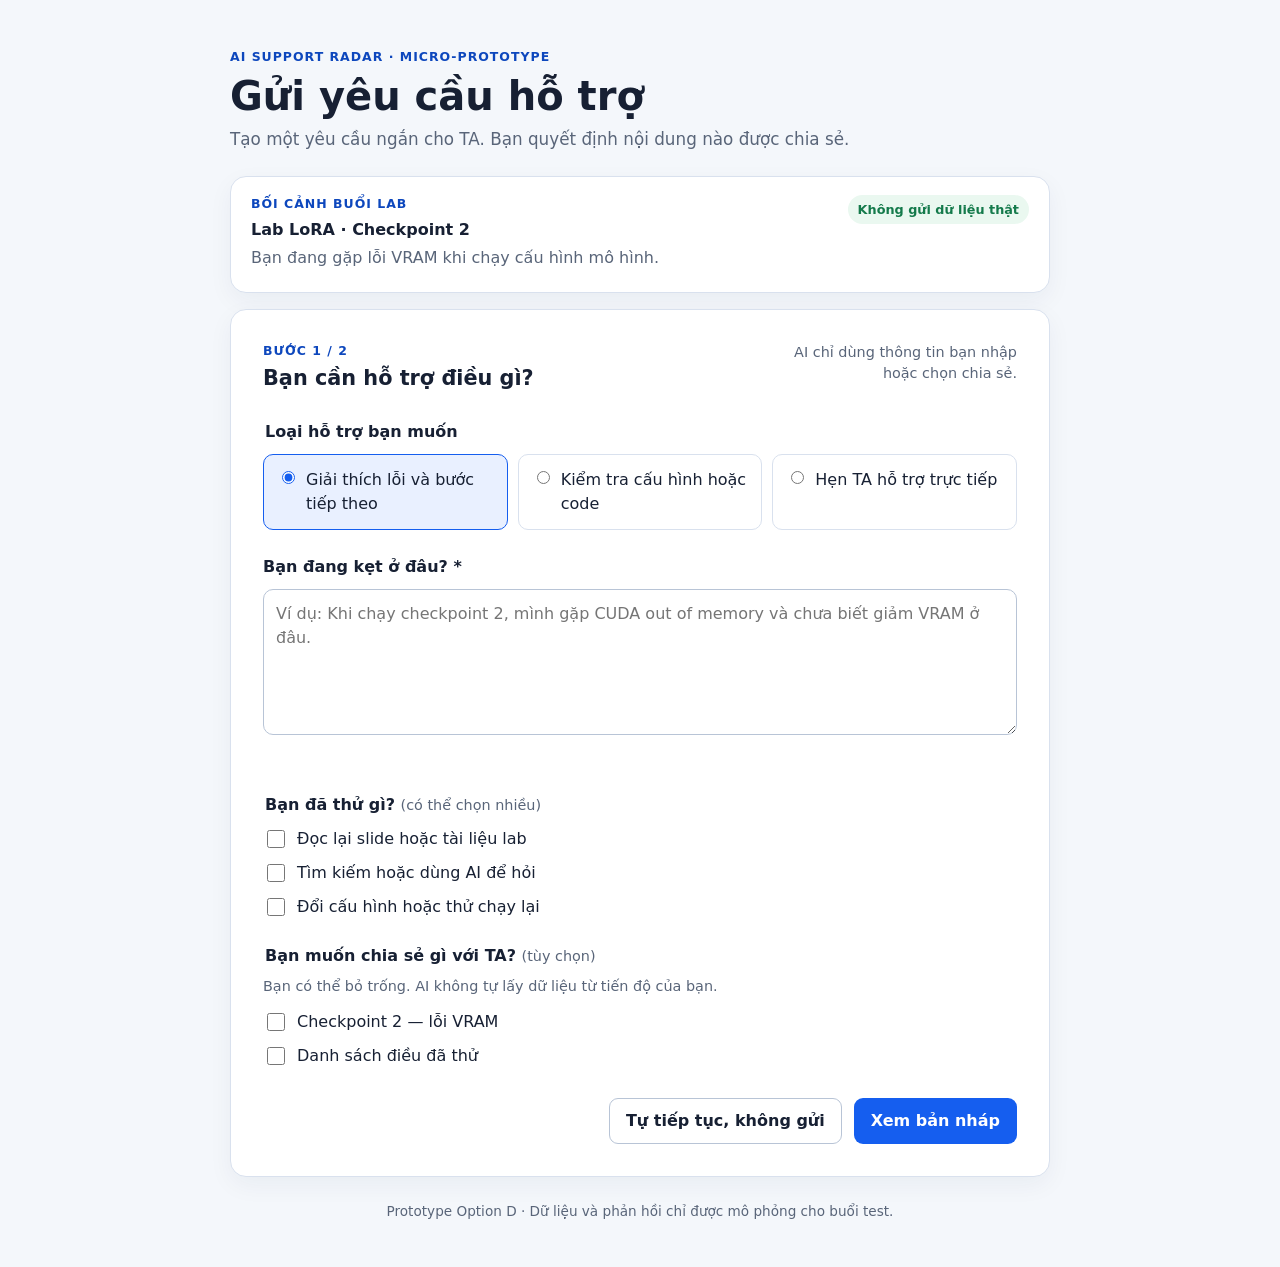
==== day18-work/prototypes/prototype-option-d/index.html @ 23373aea "feat: chuyển prototype d vào thư mục" ====
<!doctype html>
<html lang="vi">
<head>
  <meta charset="UTF-8" />
  <meta name="viewport" content="width=device-width, initial-scale=1.0" />
  <meta name="description" content="Micro-prototype cho Option D: learner chủ động tạo yêu cầu hỗ trợ." />
  <title>Help Brief — Lab LoRA</title>
  <link rel="stylesheet" href="styles.css" />
</head>
<body>
  <main class="app-shell">
    <header class="page-header">
      <p class="eyebrow">AI Support Radar · Micro-prototype</p>
      <h1>Gửi yêu cầu hỗ trợ</h1>
      <p class="lede">Tạo một yêu cầu ngắn cho TA. Bạn quyết định nội dung nào được chia sẻ.</p>
    </header>

    <section class="scenario-card" aria-labelledby="scenario-title">
      <div>
        <p class="eyebrow" id="scenario-title">Bối cảnh buổi lab</p>
        <p><strong>Lab LoRA · Checkpoint 2</strong></p>
        <p class="muted">Bạn đang gặp lỗi VRAM khi chạy cấu hình mô hình.</p>
      </div>
      <span class="status-badge">Không gửi dữ liệu thật</span>
    </section>

    <p id="live-status" class="sr-only" aria-live="polite"></p>

    <section id="form-view" class="view-card" aria-labelledby="request-title">
      <div class="section-heading">
        <div>
          <p class="step-label">Bước 1 / 2</p>
          <h2 id="request-title">Bạn cần hỗ trợ điều gì?</h2>
        </div>
        <p class="privacy-note">AI chỉ dùng thông tin bạn nhập hoặc chọn chia sẻ.</p>
      </div>

      <form id="help-form" novalidate>
        <fieldset>
          <legend>Loại hỗ trợ bạn muốn</legend>
          <div class="choice-grid">
            <label class="choice-card">
              <input type="radio" name="supportType" value="Giải thích lỗi và bước tiếp theo" checked />
              <span>Giải thích lỗi và bước tiếp theo</span>
            </label>
            <label class="choice-card">
              <input type="radio" name="supportType" value="Kiểm tra cấu hình hoặc code" />
              <span>Kiểm tra cấu hình hoặc code</span>
            </label>
            <label class="choice-card">
              <input type="radio" name="supportType" value="Hẹn TA hỗ trợ trực tiếp" />
              <span>Hẹn TA hỗ trợ trực tiếp</span>
            </label>
          </div>
        </fieldset>

        <div class="field-group">
          <label for="issue">Bạn đang kẹt ở đâu? <span aria-hidden="true">*</span></label>
          <textarea id="issue" name="issue" rows="5" placeholder="Ví dụ: Khi chạy checkpoint 2, mình gặp CUDA out of memory và chưa biết giảm VRAM ở đâu."></textarea>
          <p id="issue-error" class="field-error" role="alert"></p>
        </div>

        <fieldset>
          <legend>Bạn đã thử gì? <span class="optional">(có thể chọn nhiều)</span></legend>
          <div class="check-list">
            <label><input type="checkbox" name="attempt" value="Đọc lại slide hoặc tài liệu lab" /> Đọc lại slide hoặc tài liệu lab</label>
            <label><input type="checkbox" name="attempt" value="Tìm kiếm hoặc dùng AI để hỏi" /> Tìm kiếm hoặc dùng AI để hỏi</label>
            <label><input type="checkbox" name="attempt" value="Đổi cấu hình hoặc thử chạy lại" /> Đổi cấu hình hoặc thử chạy lại</label>
          </div>
        </fieldset>

        <fieldset>
          <legend>Bạn muốn chia sẻ gì với TA? <span class="optional">(tùy chọn)</span></legend>
          <p class="helper-text">Bạn có thể bỏ trống. AI không tự lấy dữ liệu từ tiến độ của bạn.</p>
          <div class="check-list">
            <label><input type="checkbox" id="share-checkpoint" value="Checkpoint 2 — lỗi VRAM" /> Checkpoint 2 — lỗi VRAM</label>
            <label><input type="checkbox" id="share-attempts" value="Danh sách điều đã thử" /> Danh sách điều đã thử</label>
          </div>
        </fieldset>

        <div class="form-actions">
          <button type="button" class="button button-secondary" id="continue-button">Tự tiếp tục, không gửi</button>
          <button type="submit" class="button button-primary">Xem bản nháp</button>
        </div>
      </form>
    </section>

    <section id="preview-view" class="view-card" aria-labelledby="preview-title" hidden>
      <div class="section-heading">
        <div>
          <p class="step-label">Bước 2 / 2</p>
          <h2 id="preview-title">Kiểm tra yêu cầu trước khi gửi</h2>
        </div>
        <p class="privacy-note">Bạn vẫn có thể sửa hoặc không gửi.</p>
      </div>

      <div class="ai-disclosure">
        <strong>Bản nháp do AI hỗ trợ cấu trúc</strong>
        <p>AI chỉ tóm tắt từ thông tin bạn đã nhập/chọn. AI không đánh giá năng lực và không bảo đảm TA phản hồi ngay.</p>
      </div>

      <article class="brief-card" aria-label="Bản nháp yêu cầu hỗ trợ">
        <dl>
          <div><dt>Loại hỗ trợ</dt><dd id="preview-support"></dd></div>
          <div><dt>Vấn đề bạn mô tả</dt><dd id="preview-issue"></dd></div>
          <div><dt>Điều đã thử</dt><dd id="preview-attempts"></dd></div>
          <div><dt>Nội dung sẽ gửi cho TA</dt><dd id="preview-shared"></dd></div>
          <div><dt>Thông tin còn thiếu</dt><dd id="preview-missing"></dd></div>
        </dl>
      </article>

      <div class="form-actions">
        <button type="button" class="button button-secondary" id="edit-button">Quay lại chỉnh sửa</button>
        <button type="button" class="button button-primary" id="send-button">Xác nhận gửi cho TA</button>
      </div>
    </section>

    <section id="success-view" class="view-card outcome-view" aria-labelledby="success-title" hidden>
      <p class="step-label">Yêu cầu đã được tạo</p>
      <h2 id="success-title">TA sẽ thấy bản tóm tắt bạn đã xác nhận</h2>
      <p>Đây là prototype: không có dữ liệu nào được gửi hoặc lưu bên ngoài trình duyệt.</p>
      <button type="button" class="button button-primary" data-reset>Gửi một yêu cầu khác</button>
    </section>

    <section id="continue-view" class="view-card outcome-view" aria-labelledby="continue-title" hidden>
      <p class="step-label">Bạn chọn tự tiếp tục</p>
      <h2 id="continue-title">Chưa có yêu cầu nào được gửi</h2>
      <p>Bạn luôn có thể quay lại tạo yêu cầu hỗ trợ khi cần.</p>
      <button type="button" class="button button-primary" data-reset>Tạo yêu cầu hỗ trợ</button>
    </section>

    <footer>
      <p>Prototype Option D · Dữ liệu và phản hồi chỉ được mô phỏng cho buổi test.</p>
    </footer>
  </main>
  <script src="app.js"></script>
</body>
</html>
---- day18-work/prototypes/prototype-option-d/styles.css ----
:root {
  color-scheme: light;
  --ink: #172033;
  --muted: #596579;
  --line: #d9e1ee;
  --panel: #ffffff;
  --canvas: #f4f7fb;
  --brand: #155eef;
  --brand-dark: #0d47bd;
  --brand-soft: #e9f0ff;
  --success: #147a4b;
  --success-soft: #eaf8f0;
  --danger: #b42318;
  font-family: Inter, ui-sans-serif, system-ui, -apple-system, BlinkMacSystemFont, "Segoe UI", sans-serif;
}

* { box-sizing: border-box; }

body {
  margin: 0;
  min-width: 320px;
  color: var(--ink);
  background: var(--canvas);
  line-height: 1.5;
}

button, textarea, input { font: inherit; }

.app-shell {
  width: min(100% - 32px, 820px);
  margin: 0 auto;
  padding: 48px 0 32px;
}

.page-header { margin-bottom: 24px; }

h1, h2, p { margin-top: 0; }
h1 { margin-bottom: 8px; font-size: clamp(1.8rem, 4vw, 2.5rem); line-height: 1.15; }
h2 { margin-bottom: 0; font-size: 1.3rem; line-height: 1.25; }

.eyebrow, .step-label {
  margin-bottom: 6px;
  color: var(--brand-dark);
  font-size: .78rem;
  font-weight: 750;
  letter-spacing: .08em;
  text-transform: uppercase;
}

.lede, .muted, .helper-text, .optional { color: var(--muted); }
.lede { margin-bottom: 0; font-size: 1.05rem; }

.scenario-card, .view-card {
  background: var(--panel);
  border: 1px solid var(--line);
  border-radius: 16px;
  box-shadow: 0 8px 24px rgb(24 39 75 / 5%);
}

.scenario-card {
  display: flex;
  justify-content: space-between;
  gap: 20px;
  align-items: start;
  margin-bottom: 16px;
  padding: 18px 20px;
}

.scenario-card p { margin-bottom: 4px; }
.status-badge {
  flex: none;
  border-radius: 999px;
  padding: 5px 10px;
  color: var(--success);
  background: var(--success-soft);
  font-size: .8rem;
  font-weight: 700;
}

.view-card { padding: clamp(20px, 4vw, 32px); }
.section-heading {
  display: flex;
  justify-content: space-between;
  gap: 16px;
  margin-bottom: 28px;
}
.privacy-note { max-width: 260px; margin: 0; color: var(--muted); font-size: .9rem; text-align: right; }

fieldset {
  margin: 0 0 25px;
  padding: 0;
  border: 0;
}
legend, label[for="issue"] { display: block; margin-bottom: 10px; font-weight: 750; }
.optional { font-size: .9rem; font-weight: 500; }

.choice-grid { display: grid; gap: 10px; grid-template-columns: repeat(3, minmax(0, 1fr)); }
.choice-card {
  display: flex;
  gap: 8px;
  align-items: flex-start;
  min-height: 76px;
  padding: 13px;
  border: 1px solid var(--line);
  border-radius: 10px;
  cursor: pointer;
}
.choice-card:has(input:checked) { border-color: var(--brand); background: var(--brand-soft); }
.choice-card input { margin-top: 3px; accent-color: var(--brand); }

.field-group { margin-bottom: 25px; }
textarea {
  width: 100%;
  resize: vertical;
  padding: 12px;
  color: var(--ink);
  border: 1px solid #b8c4d6;
  border-radius: 10px;
  background: #fff;
}
textarea:focus, button:focus-visible, input:focus-visible { outline: 3px solid rgb(21 94 239 / 28%); outline-offset: 2px; }
.field-error { min-height: 1.3rem; margin: 5px 0 0; color: var(--danger); font-size: .9rem; }

.check-list { display: grid; gap: 10px; }
.check-list label { display: flex; gap: 9px; align-items: center; cursor: pointer; }
.check-list input { width: 18px; height: 18px; accent-color: var(--brand); }
.helper-text { margin: -2px 0 12px; font-size: .9rem; }

.form-actions { display: flex; justify-content: flex-end; gap: 12px; margin-top: 30px; }
.button {
  min-height: 44px;
  padding: 10px 16px;
  border: 1px solid transparent;
  border-radius: 9px;
  cursor: pointer;
  font-weight: 750;
}
.button-primary { color: #fff; background: var(--brand); }
.button-primary:hover { background: var(--brand-dark); }
.button-secondary { color: var(--ink); border-color: #b8c4d6; background: #fff; }
.button-secondary:hover { background: #f8fafc; }

.ai-disclosure { margin-bottom: 18px; padding: 14px; border-left: 4px solid var(--brand); border-radius: 8px; background: var(--brand-soft); }
.ai-disclosure p { margin: 4px 0 0; color: #314463; font-size: .92rem; }
.brief-card { border: 1px solid var(--line); border-radius: 12px; overflow: hidden; }
dl { margin: 0; }
dl > div { display: grid; grid-template-columns: 180px 1fr; gap: 16px; padding: 15px; border-bottom: 1px solid var(--line); }
dl > div:last-child { border-bottom: 0; }
dt { color: var(--muted); font-weight: 700; }
dd { margin: 0; white-space: pre-wrap; }
.outcome-view { text-align: center; padding: 48px 28px; }
.outcome-view .button { margin-top: 12px; }

footer { padding: 24px 4px 0; color: var(--muted); font-size: .85rem; text-align: center; }
.sr-only { position: absolute; width: 1px; height: 1px; overflow: hidden; clip: rect(0, 0, 0, 0); white-space: nowrap; }

@media (max-width: 640px) {
  .app-shell { width: min(100% - 24px, 820px); padding-top: 26px; }
  .scenario-card, .section-heading { display: block; }
  .status-badge { display: inline-block; margin-top: 10px; }
  .privacy-note { max-width: none; margin-top: 10px; text-align: left; }
  .choice-grid { grid-template-columns: 1fr; }
  .form-actions { flex-direction: column-reverse; }
  .button { width: 100%; }
  dl > div { grid-template-columns: 1fr; gap: 3px; }
}
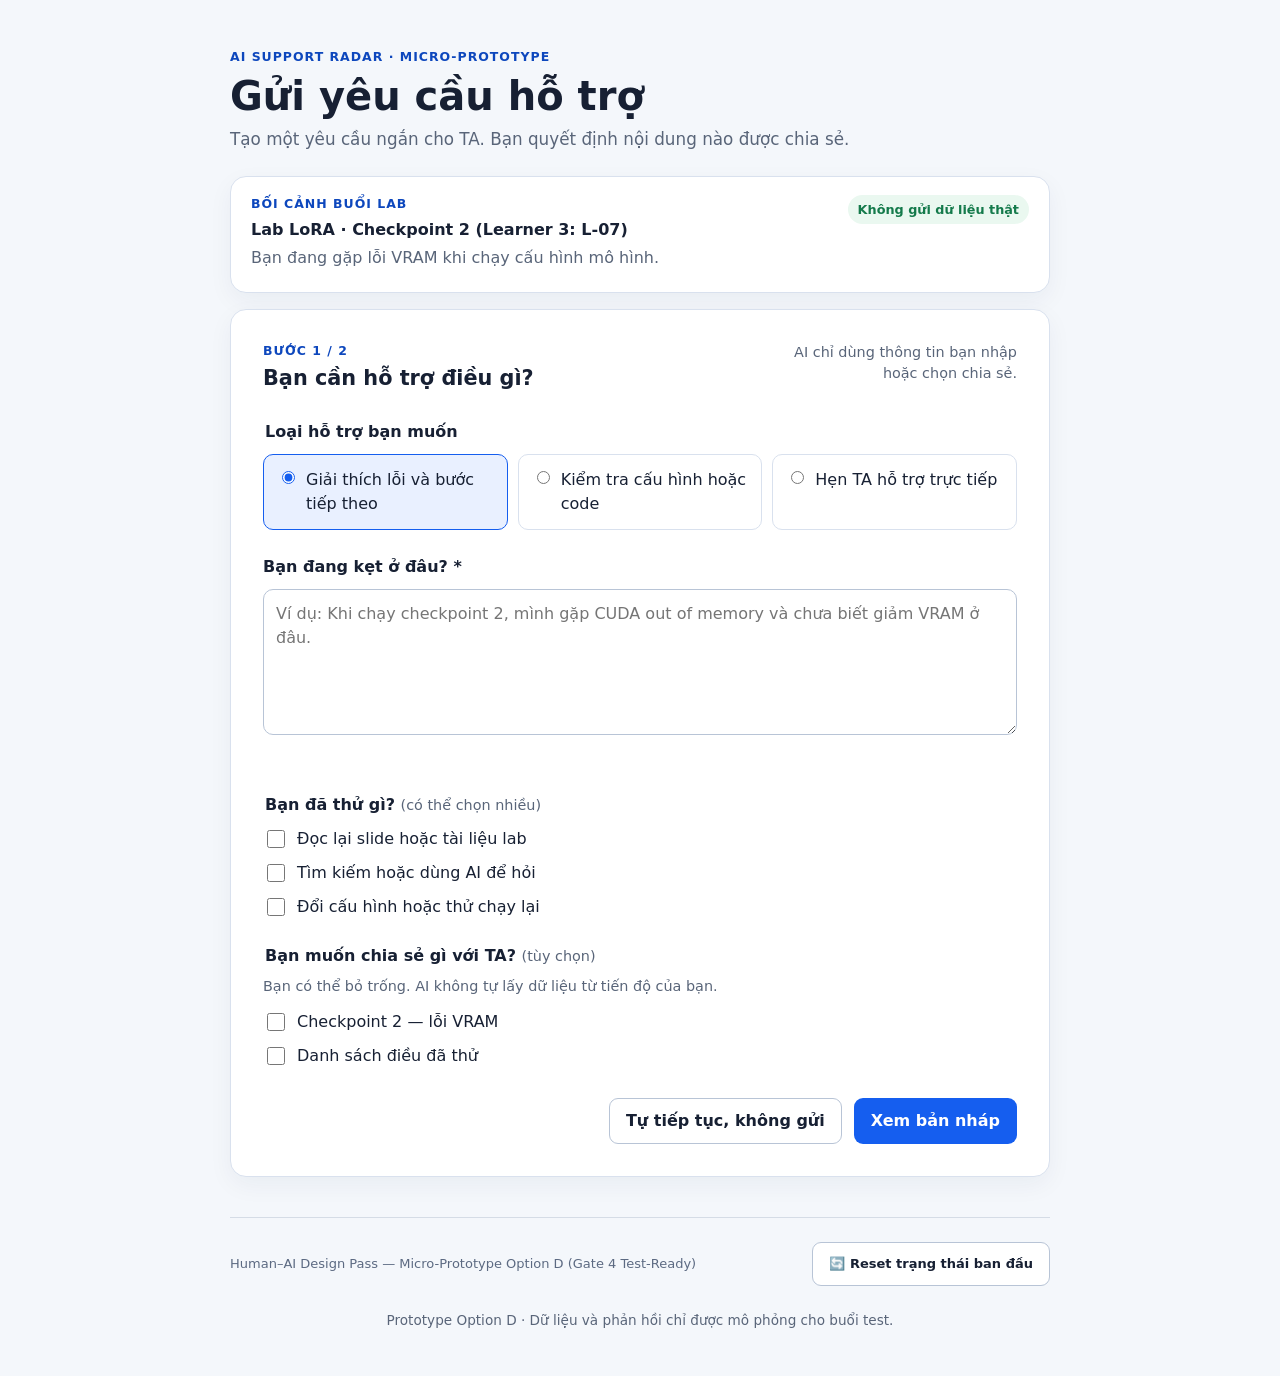
==== commit a054120a: "feat: chuẩn hóa các prototype" ====
--- a/day18-work/prototypes/prototype-option-d/index.html
+++ b/day18-work/prototypes/prototype-option-d/index.html
@@ -18,7 +18,7 @@
     <section class="scenario-card" aria-labelledby="scenario-title">
       <div>
         <p class="eyebrow" id="scenario-title">Bối cảnh buổi lab</p>
-        <p><strong>Lab LoRA · Checkpoint 2</strong></p>
+        <p><strong>Lab LoRA · Checkpoint 2 (Learner 3: L-07)</strong></p>
         <p class="muted">Bạn đang gặp lỗi VRAM khi chạy cấu hình mô hình.</p>
       </div>
       <span class="status-badge">Không gửi dữ liệu thật</span>
@@ -129,6 +129,10 @@
       <button type="button" class="button button-primary" data-reset>Tạo yêu cầu hỗ trợ</button>
     </section>
 
+    <div style="margin-top:40px; padding-top:24px; border-top:1px solid #d5dce6; display:flex; justify-content:space-between; align-items:center;">
+      <span style="font-size:13px; color:#5c6a82;">Human–AI Design Pass — Micro-Prototype Option D (Gate 4 Test-Ready)</span>
+      <button type="button" class="button button-secondary" data-reset style="width:auto; font-size:13px; padding:8px 16px;">🔄 Reset trạng thái ban đầu</button>
+    </div>
     <footer>
       <p>Prototype Option D · Dữ liệu và phản hồi chỉ được mô phỏng cho buổi test.</p>
     </footer>
